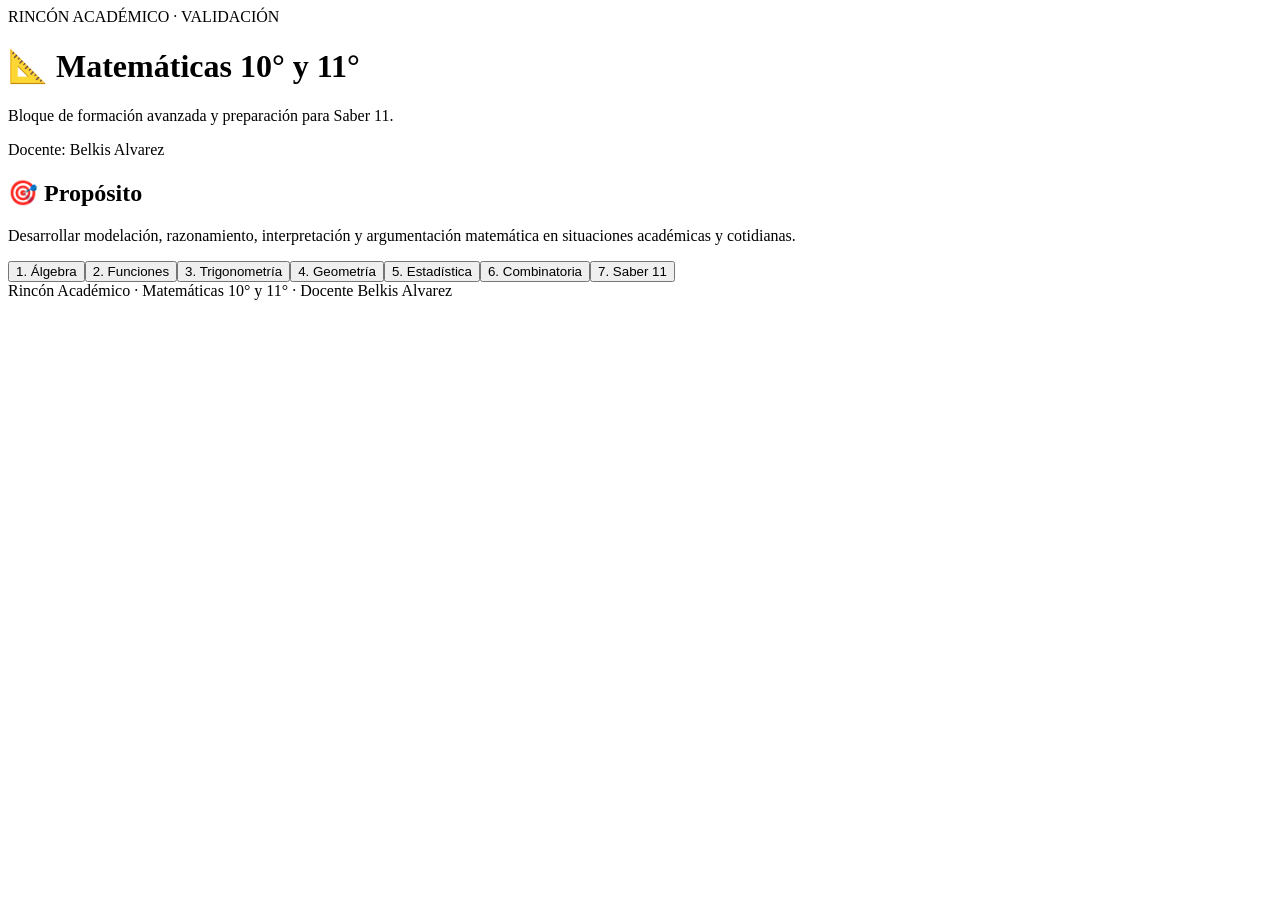
==== matematicas-10-11.html @ bb617dff "Add files via upload" ====
<!doctype html><html lang="es"><head><meta charset="utf-8"><meta name="viewport" content="width=device-width,initial-scale=1"><title>Matemáticas 10° y 11° | Rincón Académico</title><link rel="stylesheet" href="css/matematicas.css"></head><body data-block="10-11"><header class="hero"><div class="container"><div class="eyebrow">RINCÓN ACADÉMICO · VALIDACIÓN</div><h1>📐 Matemáticas 10° y 11°</h1><p>Bloque de formación avanzada y preparación para Saber 11.</p><p class="teacher">Docente: Belkis Alvarez</p></div></header><main class="container"><section class="intro"><h2>🎯 Propósito</h2><p>Desarrollar modelación, razonamiento, interpretación y argumentación matemática en situaciones académicas y cotidianas.</p></section><nav class="units"><button class="unit" data-unit="u1">1. Álgebra</button><button class="unit" data-unit="u2">2. Funciones</button><button class="unit" data-unit="u3">3. Trigonometría</button><button class="unit" data-unit="u4">4. Geometría</button><button class="unit" data-unit="u5">5. Estadística</button><button class="unit" data-unit="u6">6. Combinatoria</button><button class="unit" data-unit="u7">7. Saber 11</button></nav><div id="content"></div></main><footer>Rincón Académico · Matemáticas 10° y 11° · Docente Belkis Alvarez</footer><script src="js/matematicas.js"></script></body></html>
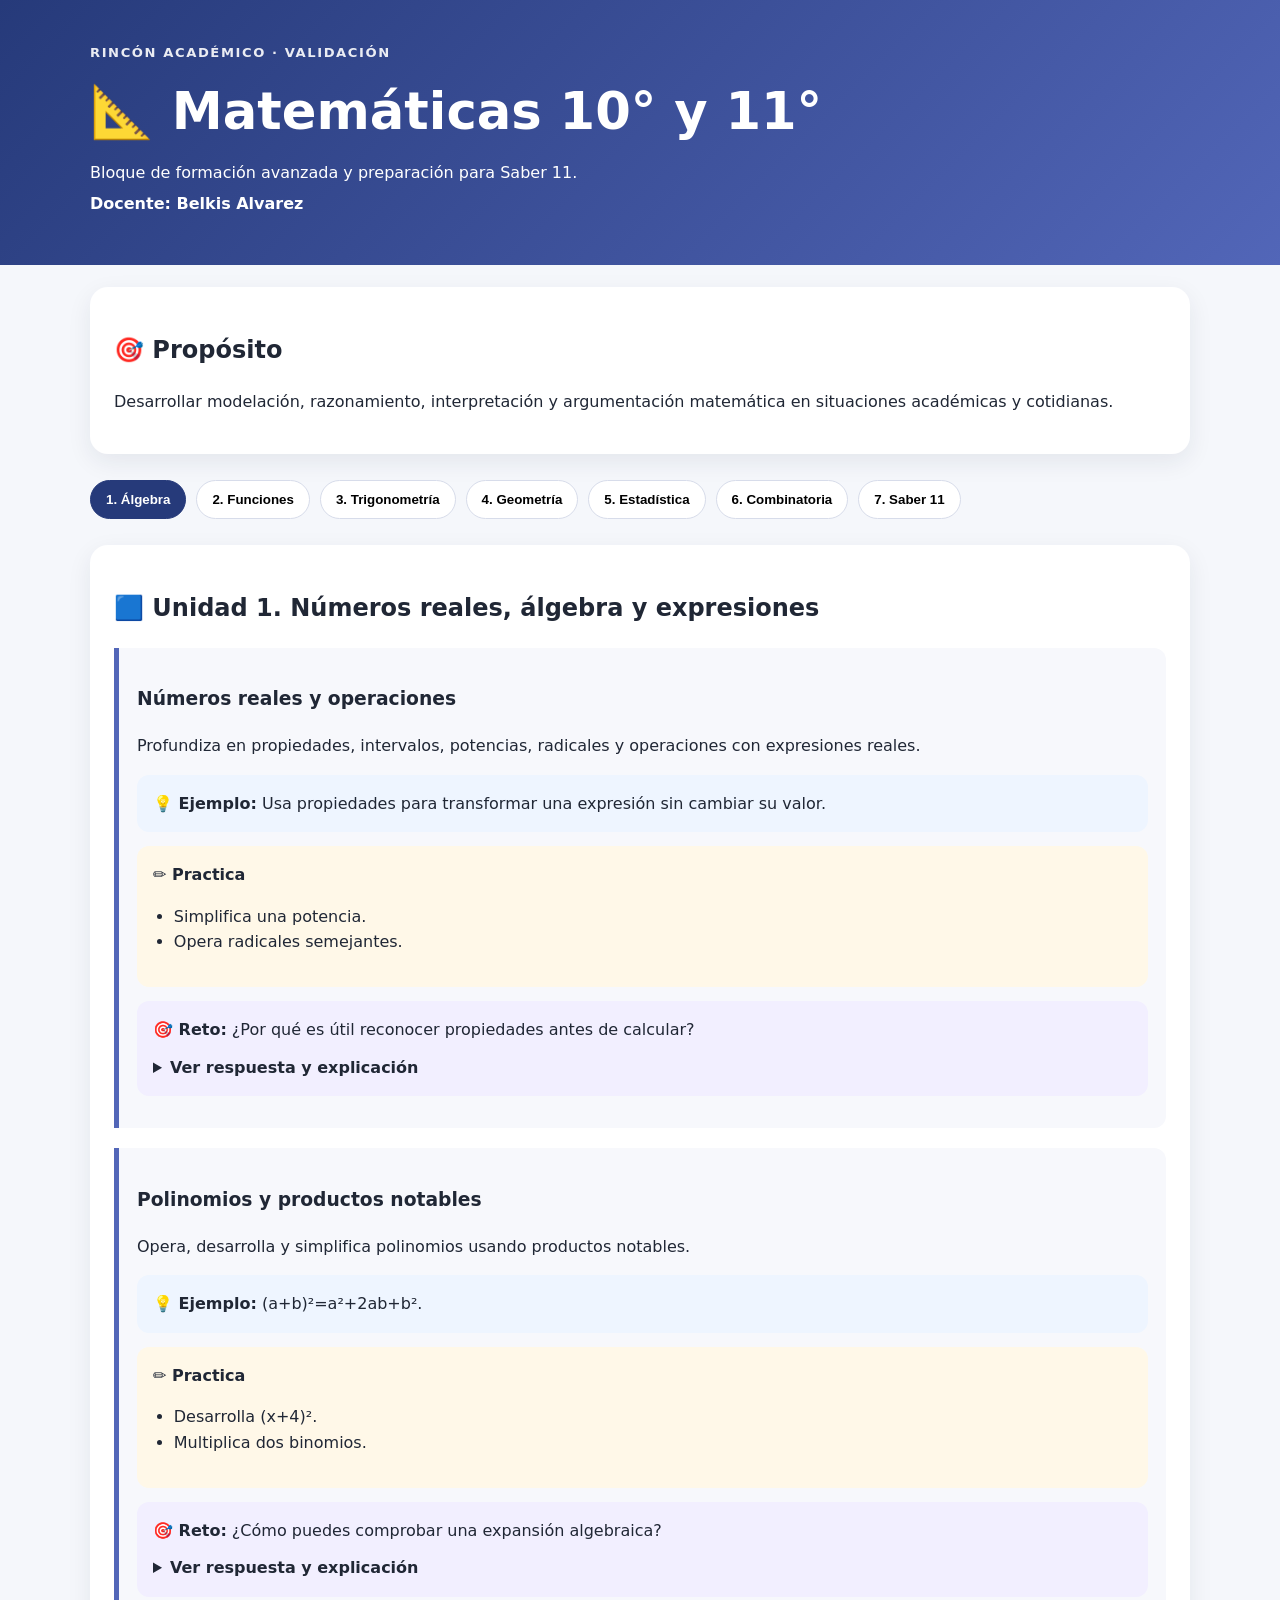
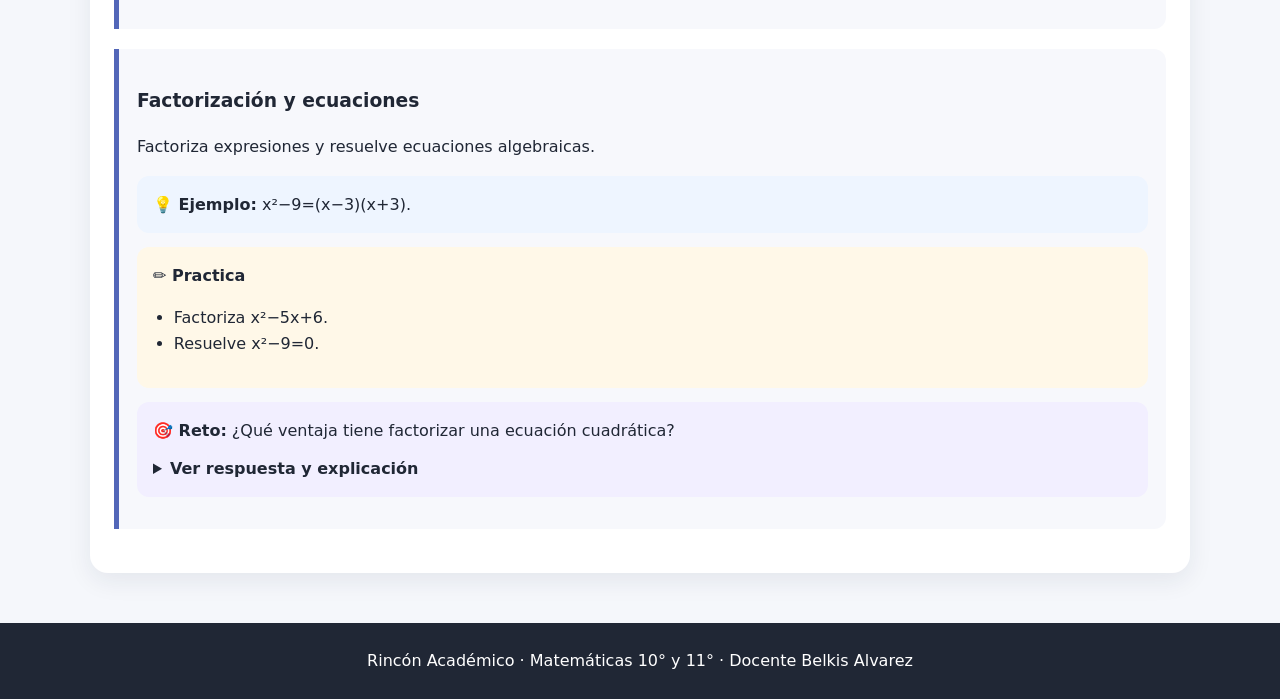
==== commit 9bef511f: "Add files via upload Agregar contenido de Matemáticas 8° y 9°" ====
--- a/matematicas-10-11.html
+++ b/matematicas-10-11.html
@@ -1 +1 @@
-<!doctype html><html lang="es"><head><meta charset="utf-8"><meta name="viewport" content="width=device-width,initial-scale=1"><title>Matemáticas 10° y 11° | Rincón Académico</title><link rel="stylesheet" href="css/matematicas.css"></head><body data-block="10-11"><header class="hero"><div class="container"><div class="eyebrow">RINCÓN ACADÉMICO · VALIDACIÓN</div><h1>📐 Matemáticas 10° y 11°</h1><p>Bloque de formación avanzada y preparación para Saber 11.</p><p class="teacher">Docente: Belkis Alvarez</p></div></header><main class="container"><section class="intro"><h2>🎯 Propósito</h2><p>Desarrollar modelación, razonamiento, interpretación y argumentación matemática en situaciones académicas y cotidianas.</p></section><nav class="units"><button class="unit" data-unit="u1">1. Álgebra</button><button class="unit" data-unit="u2">2. Funciones</button><button class="unit" data-unit="u3">3. Trigonometría</button><button class="unit" data-unit="u4">4. Geometría</button><button class="unit" data-unit="u5">5. Estadística</button><button class="unit" data-unit="u6">6. Combinatoria</button><button class="unit" data-unit="u7">7. Saber 11</button></nav><div id="content"></div></main><footer>Rincón Académico · Matemáticas 10° y 11° · Docente Belkis Alvarez</footer><script src="js/matematicas.js"></script></body></html>
+<!doctype html><html lang="es"><head><meta charset="utf-8"><meta name="viewport" content="width=device-width,initial-scale=1"><title>Matemáticas 10° y 11° | Rincón Académico</title><link rel="stylesheet" href="matematicas.css"></head><body data-block="10-11"><header class="hero"><div class="container"><div class="eyebrow">RINCÓN ACADÉMICO · VALIDACIÓN</div><h1>📐 Matemáticas 10° y 11°</h1><p>Bloque de formación avanzada y preparación para Saber 11.</p><p class="teacher">Docente: Belkis Alvarez</p></div></header><main class="container"><section class="intro"><h2>🎯 Propósito</h2><p>Desarrollar modelación, razonamiento, interpretación y argumentación matemática en situaciones académicas y cotidianas.</p></section><nav class="units"><button class="unit" data-unit="u1">1. Álgebra</button><button class="unit" data-unit="u2">2. Funciones</button><button class="unit" data-unit="u3">3. Trigonometría</button><button class="unit" data-unit="u4">4. Geometría</button><button class="unit" data-unit="u5">5. Estadística</button><button class="unit" data-unit="u6">6. Combinatoria</button><button class="unit" data-unit="u7">7. Saber 11</button></nav><div id="content"></div></main><footer>Rincón Académico · Matemáticas 10° y 11° · Docente Belkis Alvarez</footer><script src="matematicas.js"></script></body></html>
--- a/matematicas.css
+++ b/matematicas.css
@@ -0,0 +1 @@
+*{box-sizing:border-box}body{margin:0;font-family:system-ui,-apple-system,Segoe UI,Roboto,Arial,sans-serif;background:#f5f7fb;color:#202735;line-height:1.6}.container{width:min(1100px,92%);margin:auto}.hero{padding:42px 0;background:linear-gradient(135deg,#263a7a,#5266b8);color:#fff}.eyebrow{font-size:.82rem;letter-spacing:.12em;font-weight:700;opacity:.9}h1{font-size:clamp(2rem,5vw,3.2rem);margin:.15em 0}.hero p{margin:.35rem 0}.teacher{font-weight:700}.intro,.lesson{background:#fff;border-radius:18px;padding:24px;margin:22px 0;box-shadow:0 8px 24px rgba(30,40,70,.08)}.units{display:flex;flex-wrap:wrap;gap:10px;margin:26px 0}.unit{border:1px solid #d7dcea;background:#fff;padding:11px 15px;border-radius:999px;cursor:pointer;font-weight:700}.unit:hover,.unit.active{background:#263a7a;color:#fff;border-color:#263a7a}.topic{border-left:5px solid #5266b8;padding:18px;margin:20px 0;background:#f7f8fc;border-radius:0 12px 12px 0}.example,.practice,.challenge,.answer{padding:16px;border-radius:12px;margin:14px 0}.example{background:#eef5ff}.practice{background:#fff8e8}.challenge{background:#f2efff}.answer{background:#edf8f0}ul{padding-left:1.3rem}.formula{font-size:1.12rem;font-weight:700;text-align:center;padding:10px}details{margin-top:12px}summary{cursor:pointer;font-weight:700}.badge{display:inline-block;padding:5px 9px;border-radius:8px;background:#e9edf9;font-size:.82rem;font-weight:700;margin-right:6px}footer{margin-top:50px;padding:25px 0;background:#202735;color:#fff;text-align:center}@media(max-width:600px){.hero{padding:32px 0}.intro,.lesson{padding:18px}.units{gap:7px}.unit{font-size:.9rem;padding:9px 12px}}
